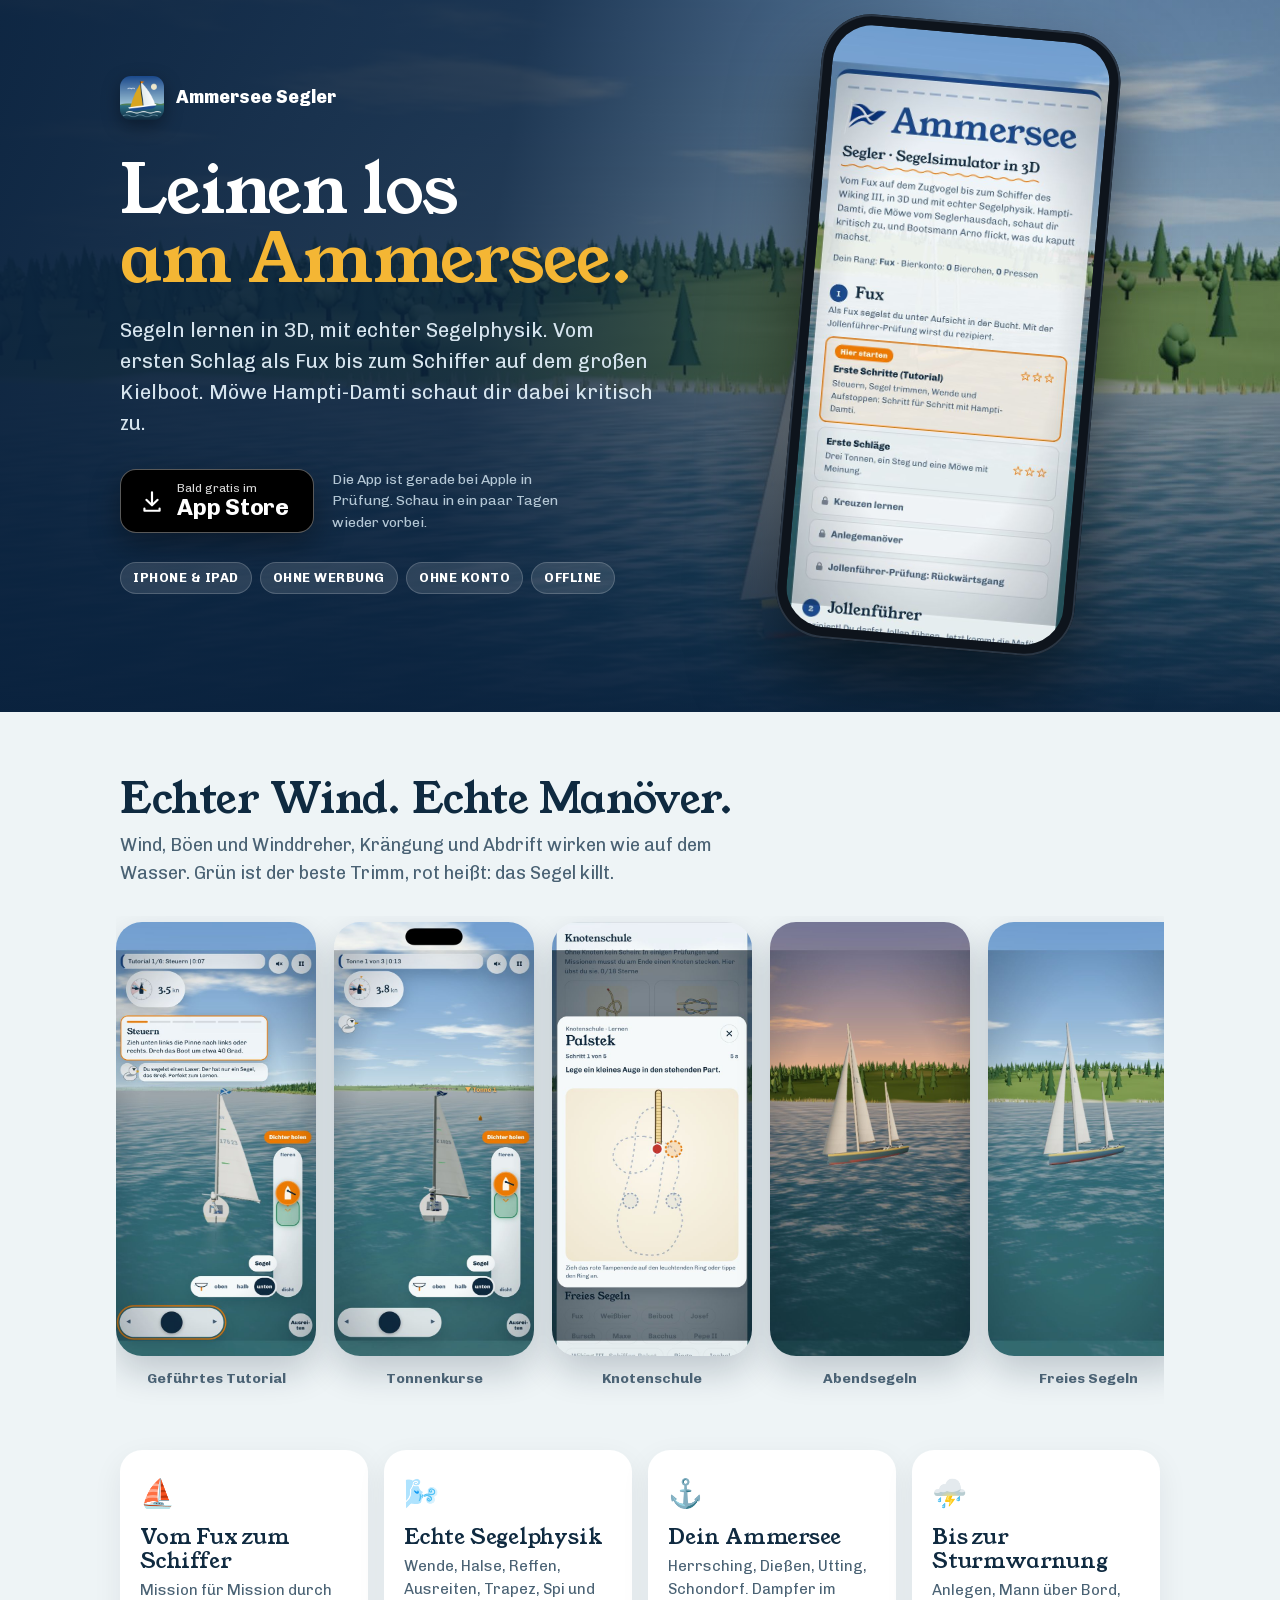
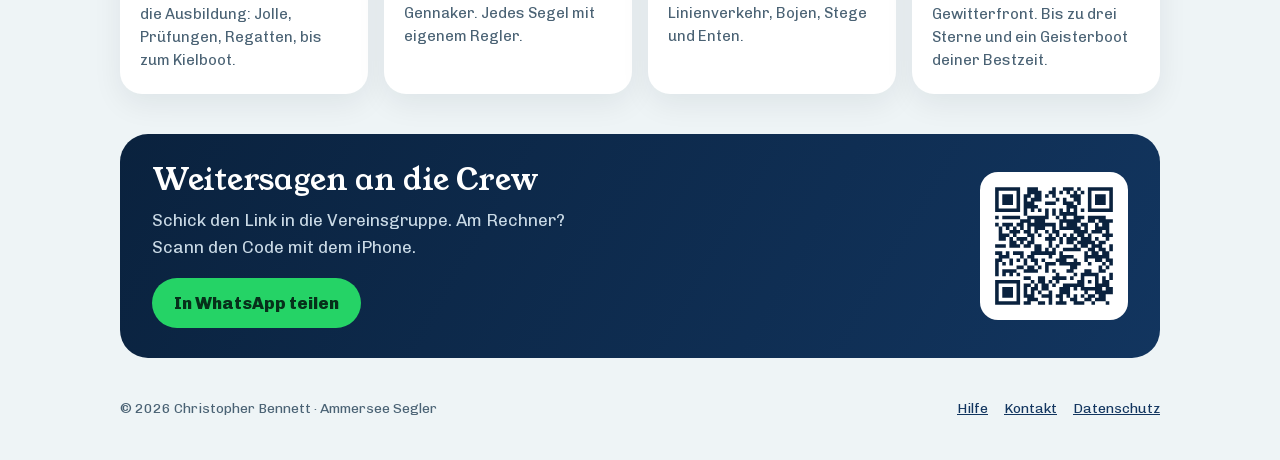
==== app/index.html @ 79f34ffb "Landingpage mit WhatsApp-Vorschau, App-Store-Button und /app/-Weiterleitung für Scan-Karte Co-Author" ====
<!doctype html>
<html lang="de">
<head>
<meta charset="utf-8">
<meta name="viewport" content="width=device-width,initial-scale=1">
<title>Ammersee Segler · App laden</title>
<meta name="robots" content="noindex">
<meta property="og:type" content="website">
<meta property="og:title" content="Ammersee Segler · Segeln lernen in 3D">
<meta property="og:description" content="Gratis für iPhone und iPad. Echte Segelphysik auf dem Ammersee, vom Fux bis zum Schiffer.">
<meta property="og:image" content="https://cbennetton.github.io/ammerseesegler-website/assets/og.jpg">
<meta property="og:url" content="https://cbennetton.github.io/ammerseesegler-website/">
<link rel="canonical" href="https://cbennetton.github.io/ammerseesegler-website/">
<style>body{margin:0;min-height:100vh;display:grid;place-items:center;background:#0a223e;color:#fff;font:17px/1.5 -apple-system,BlinkMacSystemFont,"Segoe UI",sans-serif;text-align:center}a{color:#f4b634}</style>
<script src="../config.js"></script>
</head>
<body>
<!-- Ziel von QR-Code und NFC-Tag auf der Karte. Leitet in den App Store, sobald config.js den Link hat. -->
<p>Einen Moment …<br><a href="../">Weiter zum Ammersee Segler</a></p>
<script>
  var url = (window.AMMERSEE_SEGLER && window.AMMERSEE_SEGLER.appStoreUrl) || '';
  location.replace(url || '../?von=karte');
</script>
</body>
</html>
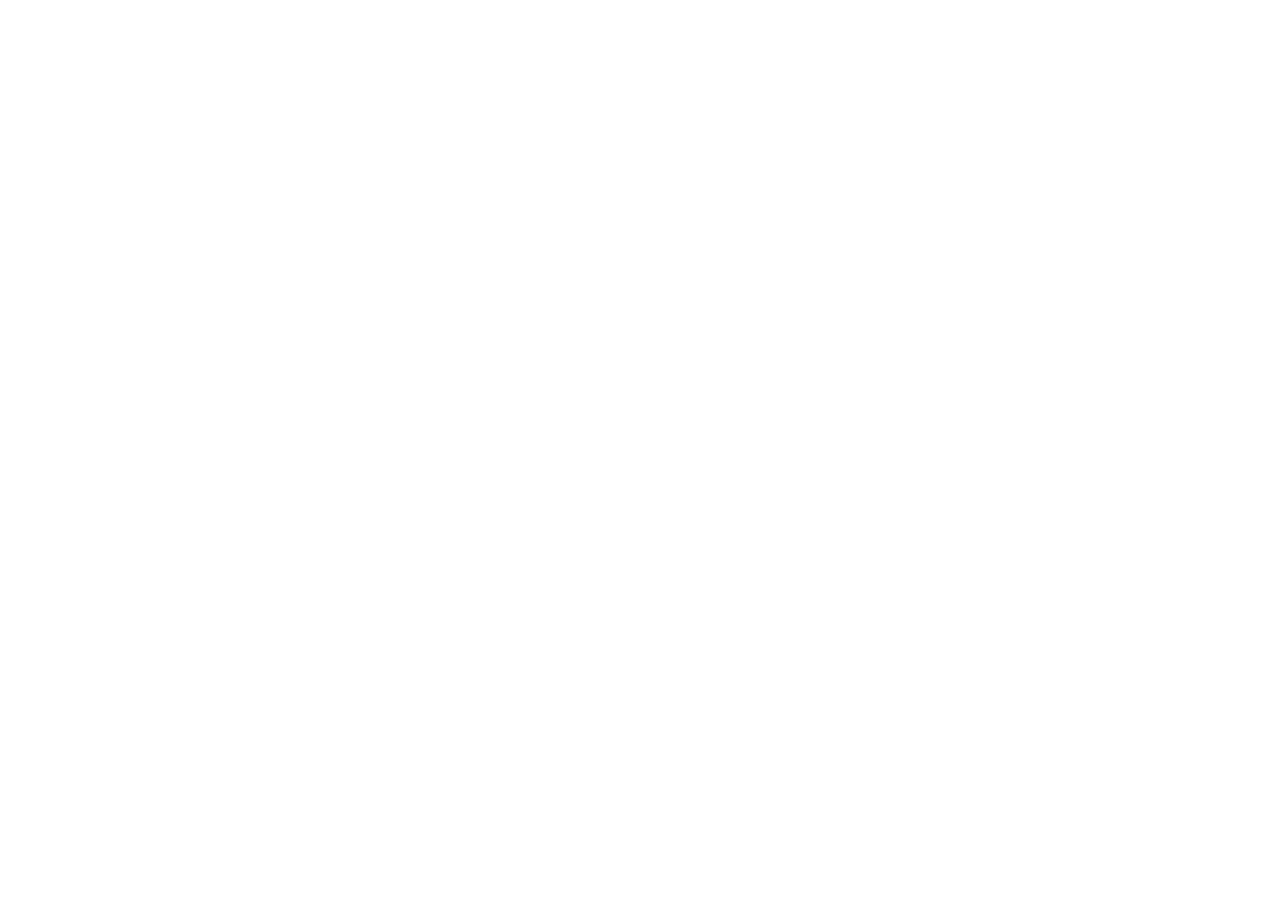
==== commit c786b1e3: "App-Store-Link eintragen und Teilen-Button statt WhatsApp Co-Authored-By: Claude Opus 5.5 <noreply@a" ====
--- a/app/index.html
+++ b/app/index.html
@@ -16,7 +16,7 @@
 </head>
 <body>
 <!-- Ziel von QR-Code und NFC-Tag auf der Karte. Leitet in den App Store, sobald config.js den Link hat. -->
-<p>Einen Moment …<br><a href="../">Weiter zum Ammersee Segler</a></p>
+<p>Einen Moment …<br><a href="https://apps.apple.com/de/app/ammersee-segler/id6829076019">Ammersee Segler im App Store</a></p>
 <script>
   var url = (window.AMMERSEE_SEGLER && window.AMMERSEE_SEGLER.appStoreUrl) || '';
   location.replace(url || '../?von=karte');
